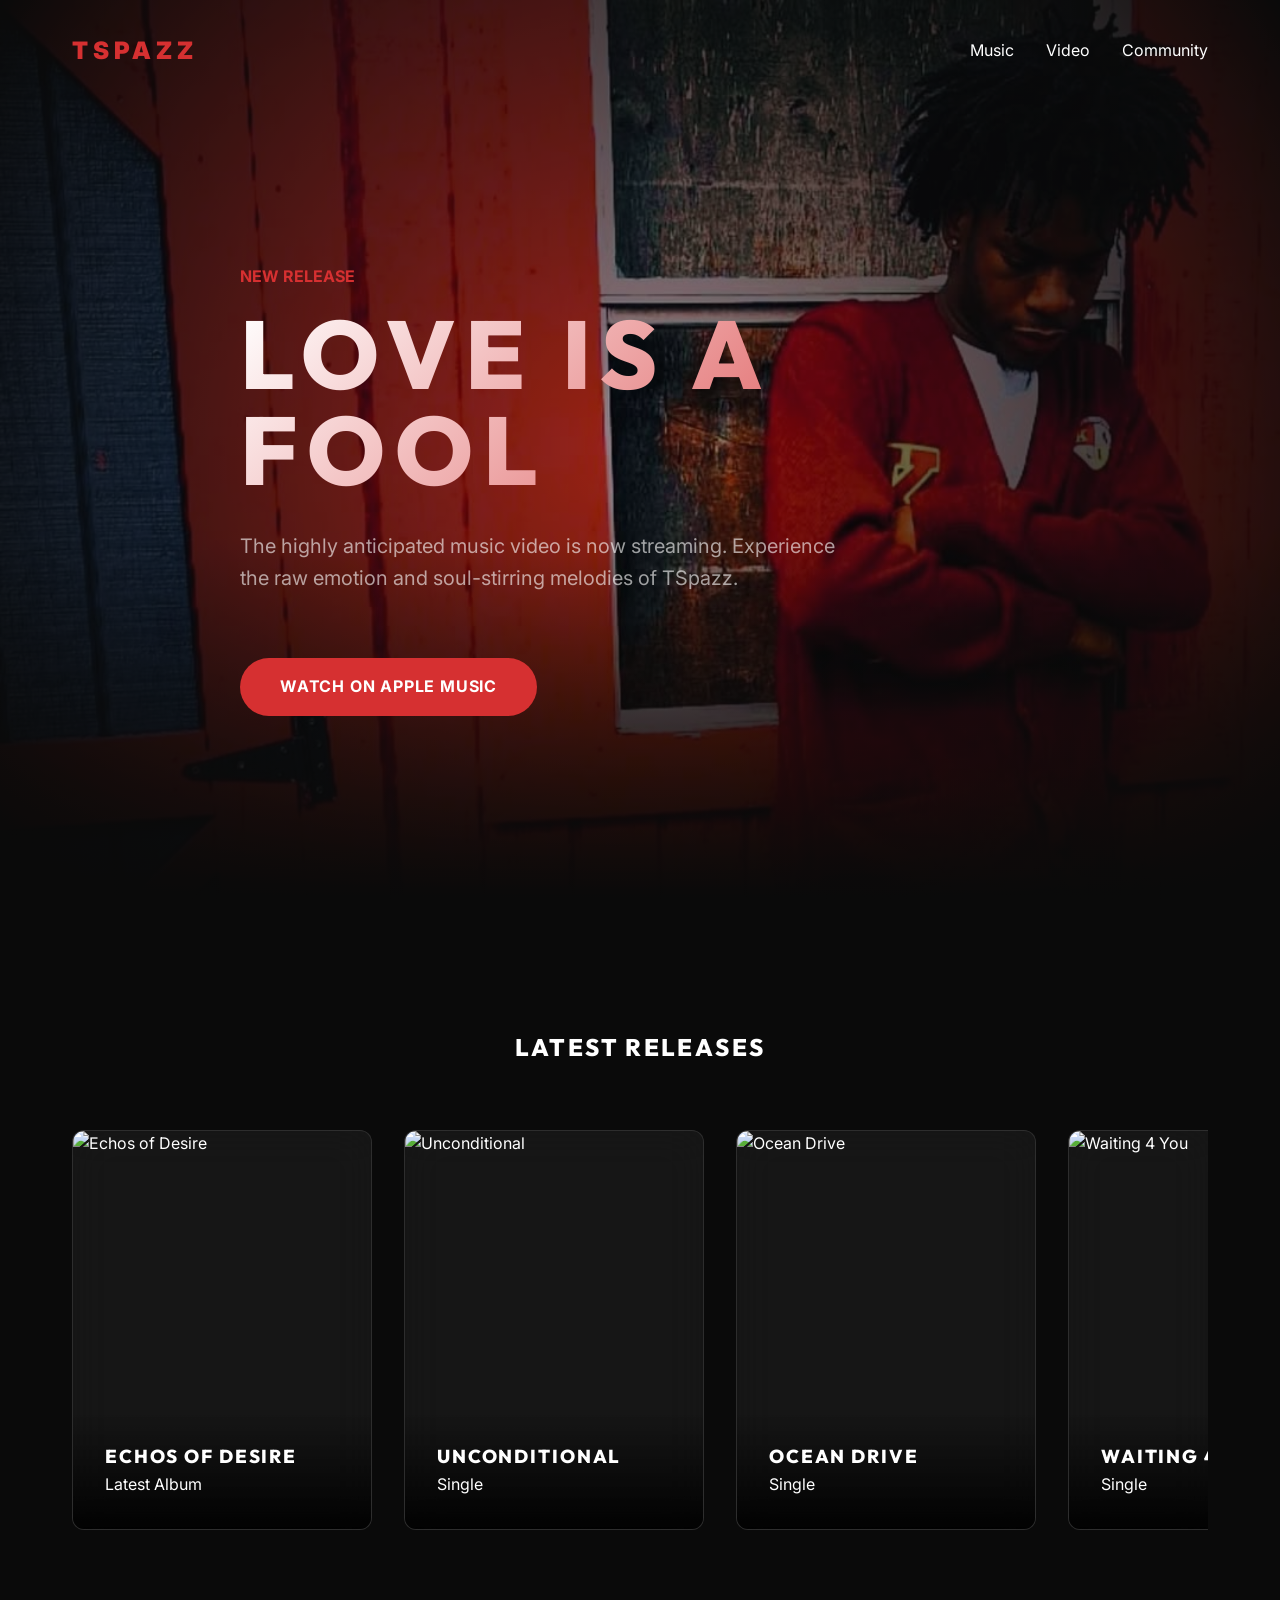
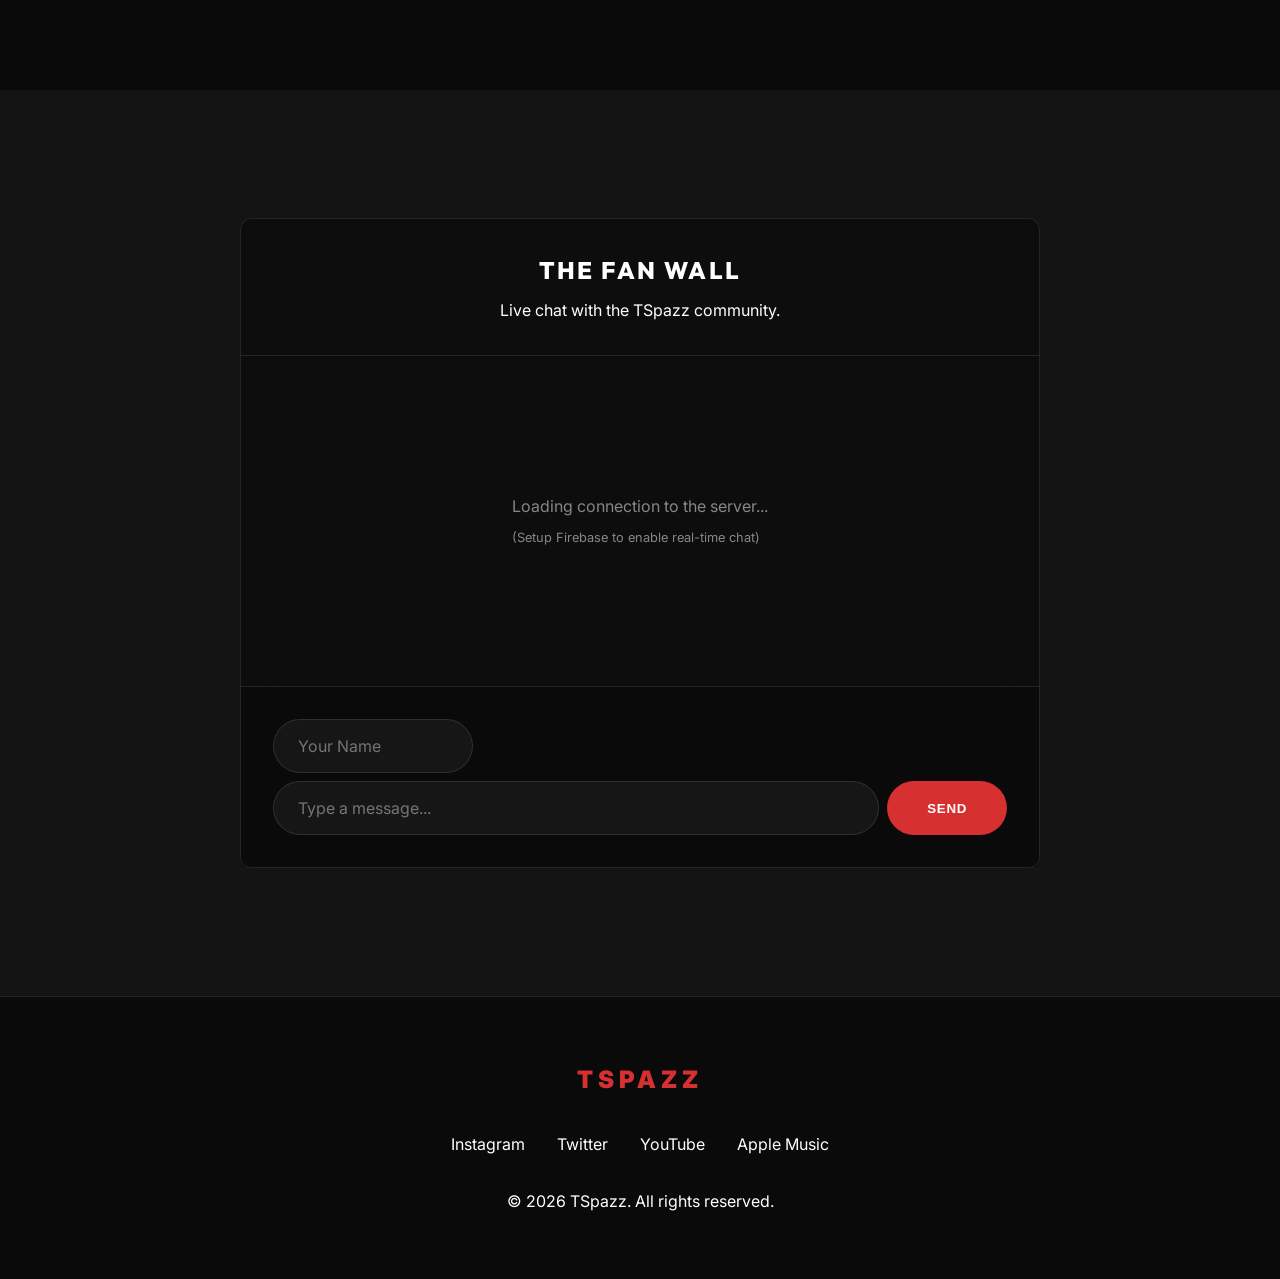
==== index.html @ a277c58a "Initial commit of TSpazz Landing Page" ====
<!DOCTYPE html>
<html lang="en">
<head>
    <meta charset="UTF-8">
    <meta name="viewport" content="width=device-width, initial-scale=1.0">
    <title>TSPAZZ | Official Site</title>
    <!-- Fonts -->
    <link rel="preconnect" href="https://fonts.googleapis.com">
    <link rel="preconnect" href="https://fonts.gstatic.com" crossorigin>
    <link href="https://fonts.googleapis.com/css2?family=Inter:wght@400;700&family=Outfit:wght@800;900&display=swap" rel="stylesheet">
    <link rel="stylesheet" href="style.css">
</head>
<body>

    <nav id="navbar">
        <div class="container">
            <a href="#" class="logo">TSPAZZ</a>
            <ul class="nav-links">
                <li><a href="#music">Music</a></li>
                <li><a href="#video">Video</a></li>
                <li><a href="#engagement">Community</a></li>
            </ul>
        </div>
    </nav>

    <header class="hero">
        <div class="hero-video-bg">
            <img src="TSpazz Photos/SnapInsta.to_642352880_17924818464249789_8097992966846499103_n.jpg" alt="TSpazz Hero">
        </div>
        <div class="container">
            <div class="hero-content" data-reveal>
                <div class="label" style="color: var(--primary); font-weight: 700; margin-bottom: 1rem;">NEW RELEASE</div>
                <h1 class="text-gradient">LOVE IS A FOOL</h1>
                <p>The highly anticipated music video is now streaming. Experience the raw emotion and soul-stirring melodies of TSpazz.</p>
                <div class="hero-meta">
                    <a href="https://music.apple.com/us/music-video/love-is-a-fool/1884509635" target="_blank" class="btn">Watch on Apple Music</a>
                </div>
            </div>
        </div>
    </header>

    <section id="music" class="music">
        <div class="container">
            <div class="section-head" data-reveal>
                <h2>Latest Releases</h2>
            </div>
            <div class="music-grid">
                <!-- Echos of Desire -->
                <div class="music-card glass" data-reveal>
                    <a href="https://music.apple.com/us/album/echos-of-desire/1853576246" target="_blank">
                        <img src="https://is1-ssl.mzstatic.com/image/thumb/Music211/v4/c1/ec/a6/c1eca6e7-96c6-da04-9076-4f0259efa310/artwork.jpg/600x600bb.jpg" alt="Echos of Desire">
                        <div class="music-card-info">
                            <h3>Echos of Desire</h3>
                            <p>Latest Album</p>
                        </div>
                    </a>
                </div>
                
                <!-- Unconditional -->
                <div class="music-card glass" data-reveal>
                    <a href="https://music.apple.com/us/album/unconditional-single/1881925817" target="_blank">
                        <img src="https://is1-ssl.mzstatic.com/image/thumb/Music211/v4/8a/6a/d9/8a6ad938-fc65-b428-8bf9-bdc37c3d1359/artwork.jpg/600x600bb.jpg" alt="Unconditional">
                        <div class="music-card-info">
                            <h3>Unconditional</h3>
                            <p>Single</p>
                        </div>
                    </a>
                </div>

                <!-- Ocean Drive -->
                <div class="music-card glass" data-reveal>
                    <a href="https://music.apple.com/us/album/ocean-drive-single/1756800848" target="_blank">
                        <img src="https://is1-ssl.mzstatic.com/image/thumb/Music221/v4/0c/21/86/0c2186e3-89b5-abf1-3dab-8921829e08b5/artwork.jpg/600x600bb.jpg" alt="Ocean Drive">
                        <div class="music-card-info">
                            <h3>Ocean Drive</h3>
                            <p>Single</p>
                        </div>
                    </a>
                </div>

                <!-- Waiting 4 You -->
                <div class="music-card glass" data-reveal>
                    <a href="https://music.apple.com/us/album/waiting-4-you-single/1881126308" target="_blank">
                        <img src="https://is1-ssl.mzstatic.com/image/thumb/Music221/v4/ce/6b/d7/ce6bd77a-2ccb-b761-b69c-7f81177e5280/artwork.jpg/600x600bb.jpg" alt="Waiting 4 You">
                        <div class="music-card-info">
                            <h3>Waiting 4 You</h3>
                            <p>Single</p>
                        </div>
                    </a>
                </div>

                <!-- Need That -->
                <div class="music-card glass" data-reveal>
                    <a href="https://music.apple.com/us/artist/tspazz/1848695649" target="_blank">
                        <img src="https://images.unsplash.com/photo-1554224155-8d04cb21cd6c?ixlib=rb-1.2.1&auto=format&fit=crop&w=600&q=80" alt="Need That">
                        <div class="music-card-info">
                            <h3>Need That</h3>
                            <p>Single (feat. HEMAN)</p>
                        </div>
                    </a>
                </div>

                <!-- Risky -->
                <div class="music-card glass" data-reveal>
                    <a href="https://music.apple.com/us/album/risky-single/1868548499" target="_blank">
                        <img src="https://is1-ssl.mzstatic.com/image/thumb/Music221/v4/ed/74/db/ed74db42-7fe7-f9f3-bee0-ed540b9508c2/artwork.jpg/600x600bb.jpg" alt="Risky">
                        <div class="music-card-info">
                            <h3>Risky</h3>
                            <p>Single</p>
                        </div>
                    </a>
                </div>
                
                <!-- State of Mind -->
                <div class="music-card glass" data-reveal>
                    <a href="https://music.apple.com/us/album/state-of-mind-feat-kiimk-single/1868245693" target="_blank">
                        <img src="https://is1-ssl.mzstatic.com/image/thumb/Music221/v4/cd/ff/bb/cdffbbee-c312-6324-a7b6-0f1b996dcdc6/artwork.jpg/600x600bb.jpg" alt="State of Mind">
                        <div class="music-card-info">
                            <h3>State of Mind</h3>
                            <p>Single (feat. KiimK)</p>
                        </div>
                    </a>
                </div>
            </div>
        </div>
    </section>

    <section id="engagement" class="engage">
        <div class="container">
            <div class="chat-container glass" data-reveal>
                <div class="chat-header">
                    <h2>The Fan Wall</h2>
                    <p>Live chat with the TSpazz community.</p>
                </div>
                <div class="chat-messages" id="chat-messages">
                    <div class="chat-message" style="margin: auto; background: transparent; border: none; opacity: 0.5;">
                        <p>Loading connection to the server...</p>
                        <p style="font-size: 0.8rem; margin-top: 0.5rem;">(Setup Firebase to enable real-time chat)</p>
                    </div>
                </div>
                <form class="chat-form" id="chat-form">
                    <input type="text" id="chat-name" placeholder="Your Name" required maxlength="20">
                    <div class="chat-input-row">
                        <input type="text" id="chat-input" placeholder="Type a message..." required autocomplete="off">
                        <button type="submit" class="btn">Send</button>
                    </div>
                </form>
            </div>
        </div>
    </section>

    <footer>
        <div class="container">
            <div class="logo" style="margin-bottom: 2rem;">TSPAZZ</div>
            <div class="social-links">
                <a href="https://www.instagram.com/theofficialtspazz/" target="_blank">Instagram</a>
                <a href="#">Twitter</a>
                <a href="#">YouTube</a>
                <a href="https://music.apple.com/us/artist/tspazz/1848695649" target="_blank">Apple Music</a>
            </div>
            <p>&copy; 2026 TSpazz. All rights reserved.</p>
        </div>
    </footer>

    <!-- Firebase SDK (Modular) -->
    <script type="module" src="firebase-chat.js"></script>
    <script src="main.js"></script>
</body>
</html>
---- style.css ----
:root {
    /* Colors - Derived from TSpazz aesthetics */
    --primary: #D63031; /* Shed Red */
    --secondary: #8B1A1A; /* Darker Red/Burgundy */
    --bg-dark: #0A0A0A; /* Premium Black */
    --bg-soft: #141414; /* Slightly lighter black */
    --text-main: #FFFFFF;
    --text-dim: rgba(255, 255, 255, 0.6);
    --glass: rgba(255, 255, 255, 0.05);
    --glass-border: rgba(255, 255, 255, 0.1);
    
    /* Typography */
    --font-main: 'Inter', system-ui, -apple-system, sans-serif;
    --font-display: 'Outfit', 'Inter', sans-serif;
    
    /* Spacing */
    --spacing-xs: 0.5rem;
    --spacing-sm: 1rem;
    --spacing-md: 2rem;
    --spacing-lg: 4rem;
    --spacing-xl: 8rem;
    
    --transition: all 0.4s cubic-bezier(0.16, 1, 0.3, 1);
}

* {
    margin: 0;
    padding: 0;
    box-sizing: border-box;
}

body {
    background-color: var(--bg-dark);
    color: var(--text-main);
    font-family: var(--font-main);
    line-height: 1.6;
    overflow-x: hidden;
    -webkit-font-smoothing: antialiased;
}

h1, h2, h3 {
    font-family: var(--font-display);
    text-transform: uppercase;
    letter-spacing: 0.1em;
    font-weight: 800;
}

a {
    text-decoration: none;
    color: inherit;
    transition: var(--transition);
}

ul {
    list-style: none;
}

img {
    max-width: 100%;
    display: block;
}

/* Utilities */
.container {
    max-width: 1200px;
    margin: 0 auto;
    padding: 0 var(--spacing-md);
}

.glass {
    background: var(--glass);
    backdrop-filter: blur(20px);
    -webkit-backdrop-filter: blur(20px);
    border: 1px solid var(--glass-border);
    border-radius: 12px;
}

.text-gradient {
    background: linear-gradient(135deg, #FFF 0%, var(--primary) 100%);
    -webkit-background-clip: text;
    background-clip: text;
    -webkit-text-fill-color: transparent;
}

.btn {
    display: inline-block;
    padding: 1rem 2.5rem;
    background: var(--primary);
    color: white;
    border-radius: 100px;
    font-weight: 700;
    text-transform: uppercase;
    letter-spacing: 0.05em;
    border: none;
    cursor: pointer;
    transition: var(--transition);
    position: relative;
    overflow: hidden;
}

.btn:hover {
    transform: translateY(-2px);
    box-shadow: 0 10px 30px rgba(214, 48, 49, 0.4);
    background: #e14a4a;
}

/* Navbar */
nav {
    position: fixed;
    top: 0;
    left: 0;
    width: 100%;
    z-index: 1000;
    padding: var(--spacing-md) 0;
    transition: var(--transition);
}

nav.scrolled {
    padding: var(--spacing-sm) 0;
    background: rgba(10, 10, 10, 0.8);
    backdrop-filter: blur(10px);
}

nav .container {
    display: flex;
    justify-content: space-between;
    align-items: center;
}

.logo {
    font-size: 1.5rem;
    font-weight: 900;
    letter-spacing: 0.2em;
    color: var(--primary);
}

.nav-links {
    display: flex;
    gap: var(--spacing-md);
}

.nav-links a:hover {
    color: var(--primary);
}

/* Hero Section */
.hero {
    height: 100vh;
    display: flex;
    align-items: center;
    position: relative;
    padding-top: 80px;
}

.hero-video-bg {
    position: absolute;
    top: 0;
    left: 0;
    width: 100%;
    height: 100%;
    opacity: 0.6; /* Increased slightly for better face visibility */
    z-index: -1;
    overflow: hidden;
}

.hero-video-bg img {
    width: 100%;
    height: 100%;
    object-fit: cover;
    object-position: center top; /* Focus on the face */
}

.hero-video-bg::after {
    content: '';
    position: absolute;
    top: 0;
    left: 0;
    width: 100%;
    height: 100%;
    background: radial-gradient(circle at center, transparent 0%, var(--bg-dark) 100%),
                linear-gradient(to bottom, transparent 60%, var(--bg-dark) 100%);
}

.hero-content {
    max-width: 800px;
}

.hero h1 {
    font-size: clamp(3rem, 10vw, 6rem);
    line-height: 1;
    margin-bottom: var(--spacing-md);
}

.hero p {
    font-size: 1.25rem;
    color: var(--text-dim);
    margin-bottom: var(--spacing-lg);
    max-width: 600px;
}

.hero-meta {
    display: flex;
    align-items: center;
    gap: var(--spacing-md);
}

/* Music Section */
.music {
    padding: var(--spacing-xl) 0;
}

.section-head {
    margin-bottom: var(--spacing-lg);
    text-align: center;
}

.music-grid {
    display: flex;
    overflow-x: auto;
    gap: var(--spacing-md);
    padding-bottom: var(--spacing-md);
    scroll-snap-type: x mandatory;
    scrollbar-width: thin;
    scrollbar-color: var(--primary) rgba(255,255,255,0.05);
}

.music-grid::-webkit-scrollbar {
    height: 8px;
}

.music-grid::-webkit-scrollbar-track {
    background: rgba(255,255,255,0.05);
    border-radius: 10px;
}

.music-grid::-webkit-scrollbar-thumb {
    background: var(--primary);
    border-radius: 10px;
}

.music-card {
    position: relative;
    border-radius: 12px;
    overflow: hidden;
    height: 400px;
    flex: 0 0 300px;
    scroll-snap-align: start;
}

.music-card img {
    width: 100%;
    height: 100%;
    object-fit: cover;
    object-position: top center;
    transition: var(--transition);
}

.music-card:hover img {
    transform: scale(1.05);
}

.music-card-info {
    position: absolute;
    bottom: 0;
    left: 0;
    width: 100%;
    padding: var(--spacing-md);
    background: linear-gradient(transparent, rgba(0,0,0,0.9));
}

/* Engagement Section */
.engage {
    padding: var(--spacing-xl) 0;
    background: var(--bg-soft);
}

/* Fan Wall / Chat Section */
.chat-container {
    max-width: 800px;
    margin: 0 auto;
    display: flex;
    flex-direction: column;
    height: 650px;
    background: rgba(10, 10, 10, 0.7);
}

.chat-header {
    padding: var(--spacing-md);
    border-bottom: 1px solid var(--glass-border);
    text-align: center;
}

.chat-header h2 {
    margin-bottom: 0.5rem;
}

.chat-messages {
    flex: 1;
    padding: var(--spacing-md);
    overflow-y: auto;
    display: flex;
    flex-direction: column;
    gap: var(--spacing-sm);
    scroll-behavior: smooth;
}

.chat-message {
    background: rgba(255, 255, 255, 0.05);
    padding: 1rem 1.25rem;
    border-radius: 12px;
    border: 1px solid var(--glass-border);
    width: fit-content;
    max-width: 85%;
    animation: fadeIn 0.3s ease-out;
}

@keyframes fadeIn {
    from { opacity: 0; transform: translateY(10px); }
    to { opacity: 1; transform: translateY(0); }
}

.chat-message-name {
    font-size: 0.85rem;
    color: var(--primary);
    font-weight: bold;
    margin-bottom: 0.3rem;
    letter-spacing: 0.05em;
    text-transform: uppercase;
}

.chat-form {
    padding: var(--spacing-md);
    border-top: 1px solid var(--glass-border);
    display: flex;
    flex-direction: column;
    gap: var(--spacing-xs);
    background: rgba(0,0,0,0.2);
}

.chat-input-row {
    display: flex;
    gap: var(--spacing-xs);
}

.chat-form input {
    padding: 1rem 1.5rem;
    background: rgba(255,255,255,0.05);
    border: 1px solid var(--glass-border);
    border-radius: 100px;
    color: white;
    outline: none;
    font-family: inherit;
    font-size: 1rem;
    transition: border-color 0.2s;
}

.chat-form input:focus {
    border-color: var(--primary);
}

#chat-name {
    width: 200px;
}

#chat-input {
    flex: 1;
}

/* Footer */
footer {
    padding: var(--spacing-lg) 0;
    text-align: center;
    border-top: 1px solid var(--glass-border);
}

.social-links {
    display: flex;
    justify-content: center;
    gap: var(--spacing-md);
    margin-bottom: var(--spacing-md);
}

/* Animations */
[data-reveal] {
    opacity: 0;
    transform: translateY(30px);
    transition: var(--transition);
}

[data-reveal].active {
    opacity: 1;
    transform: translateY(0);
}

/* Mobile Adjustments */
@media (max-width: 768px) {
    .nav-links {
        display: none;
    }
    .chat-input-row {
        flex-direction: column;
    }
    .chat-input-row .btn, #chat-name {
        width: 100%;
    }
}
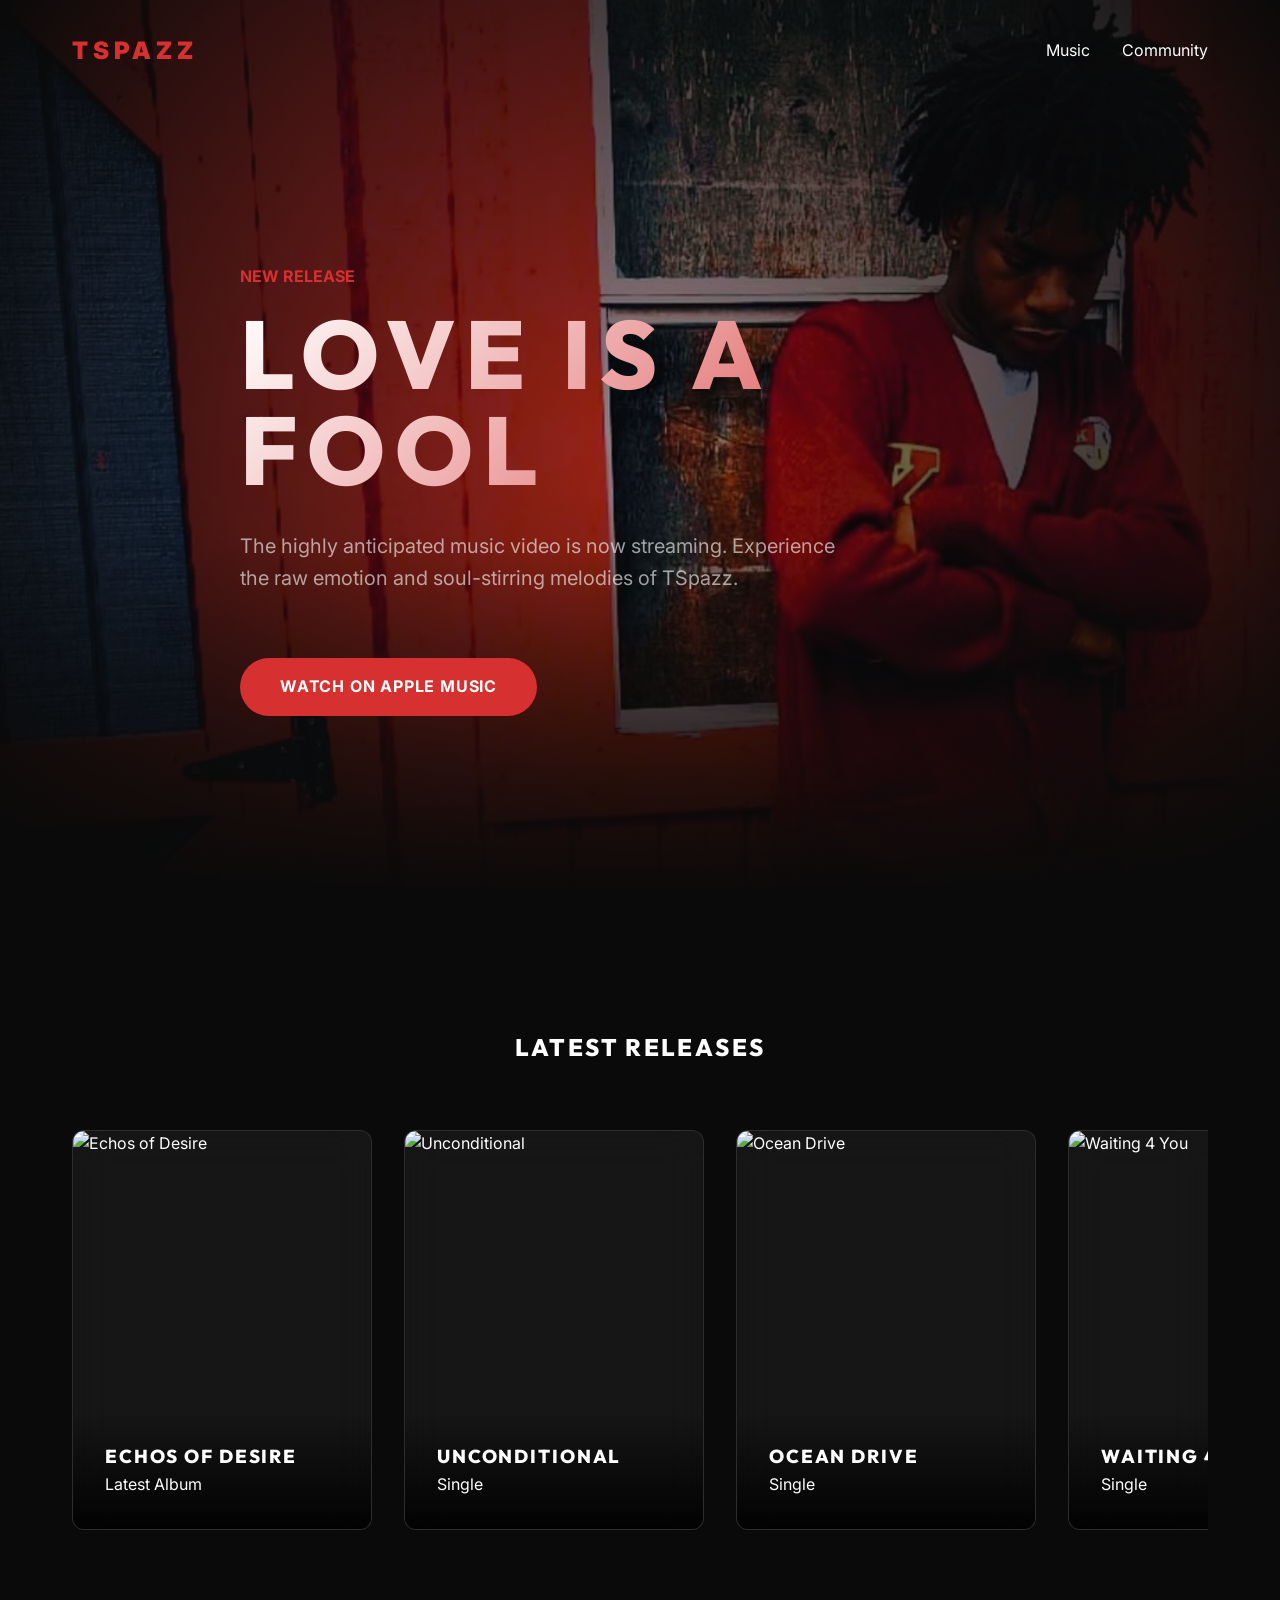
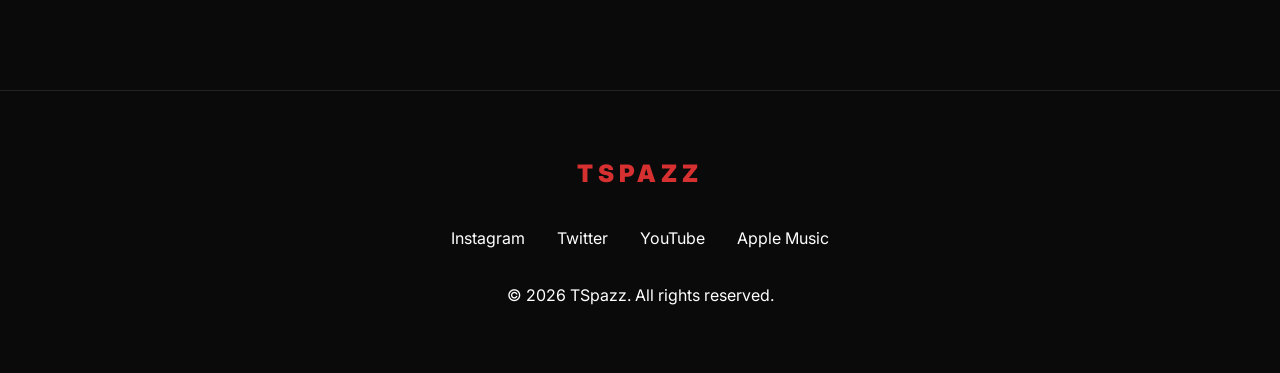
==== commit 74dbce0b: "Move Fan Wall to community page and configure Firebase" ====
--- a/index.html
+++ b/index.html
@@ -16,9 +16,8 @@
         <div class="container">
             <a href="#" class="logo">TSPAZZ</a>
             <ul class="nav-links">
-                <li><a href="#music">Music</a></li>
-                <li><a href="#video">Video</a></li>
-                <li><a href="#engagement">Community</a></li>
+                <li><a href="index.html#music">Music</a></li>
+                <li><a href="community.html">Community</a></li>
             </ul>
         </div>
     </nav>
@@ -125,30 +124,6 @@
         </div>
     </section>
 
-    <section id="engagement" class="engage">
-        <div class="container">
-            <div class="chat-container glass" data-reveal>
-                <div class="chat-header">
-                    <h2>The Fan Wall</h2>
-                    <p>Live chat with the TSpazz community.</p>
-                </div>
-                <div class="chat-messages" id="chat-messages">
-                    <div class="chat-message" style="margin: auto; background: transparent; border: none; opacity: 0.5;">
-                        <p>Loading connection to the server...</p>
-                        <p style="font-size: 0.8rem; margin-top: 0.5rem;">(Setup Firebase to enable real-time chat)</p>
-                    </div>
-                </div>
-                <form class="chat-form" id="chat-form">
-                    <input type="text" id="chat-name" placeholder="Your Name" required maxlength="20">
-                    <div class="chat-input-row">
-                        <input type="text" id="chat-input" placeholder="Type a message..." required autocomplete="off">
-                        <button type="submit" class="btn">Send</button>
-                    </div>
-                </form>
-            </div>
-        </div>
-    </section>
-
     <footer>
         <div class="container">
             <div class="logo" style="margin-bottom: 2rem;">TSPAZZ</div>
@@ -162,8 +137,6 @@
         </div>
     </footer>
 
-    <!-- Firebase SDK (Modular) -->
-    <script type="module" src="firebase-chat.js"></script>
     <script src="main.js"></script>
 </body>
 </html>
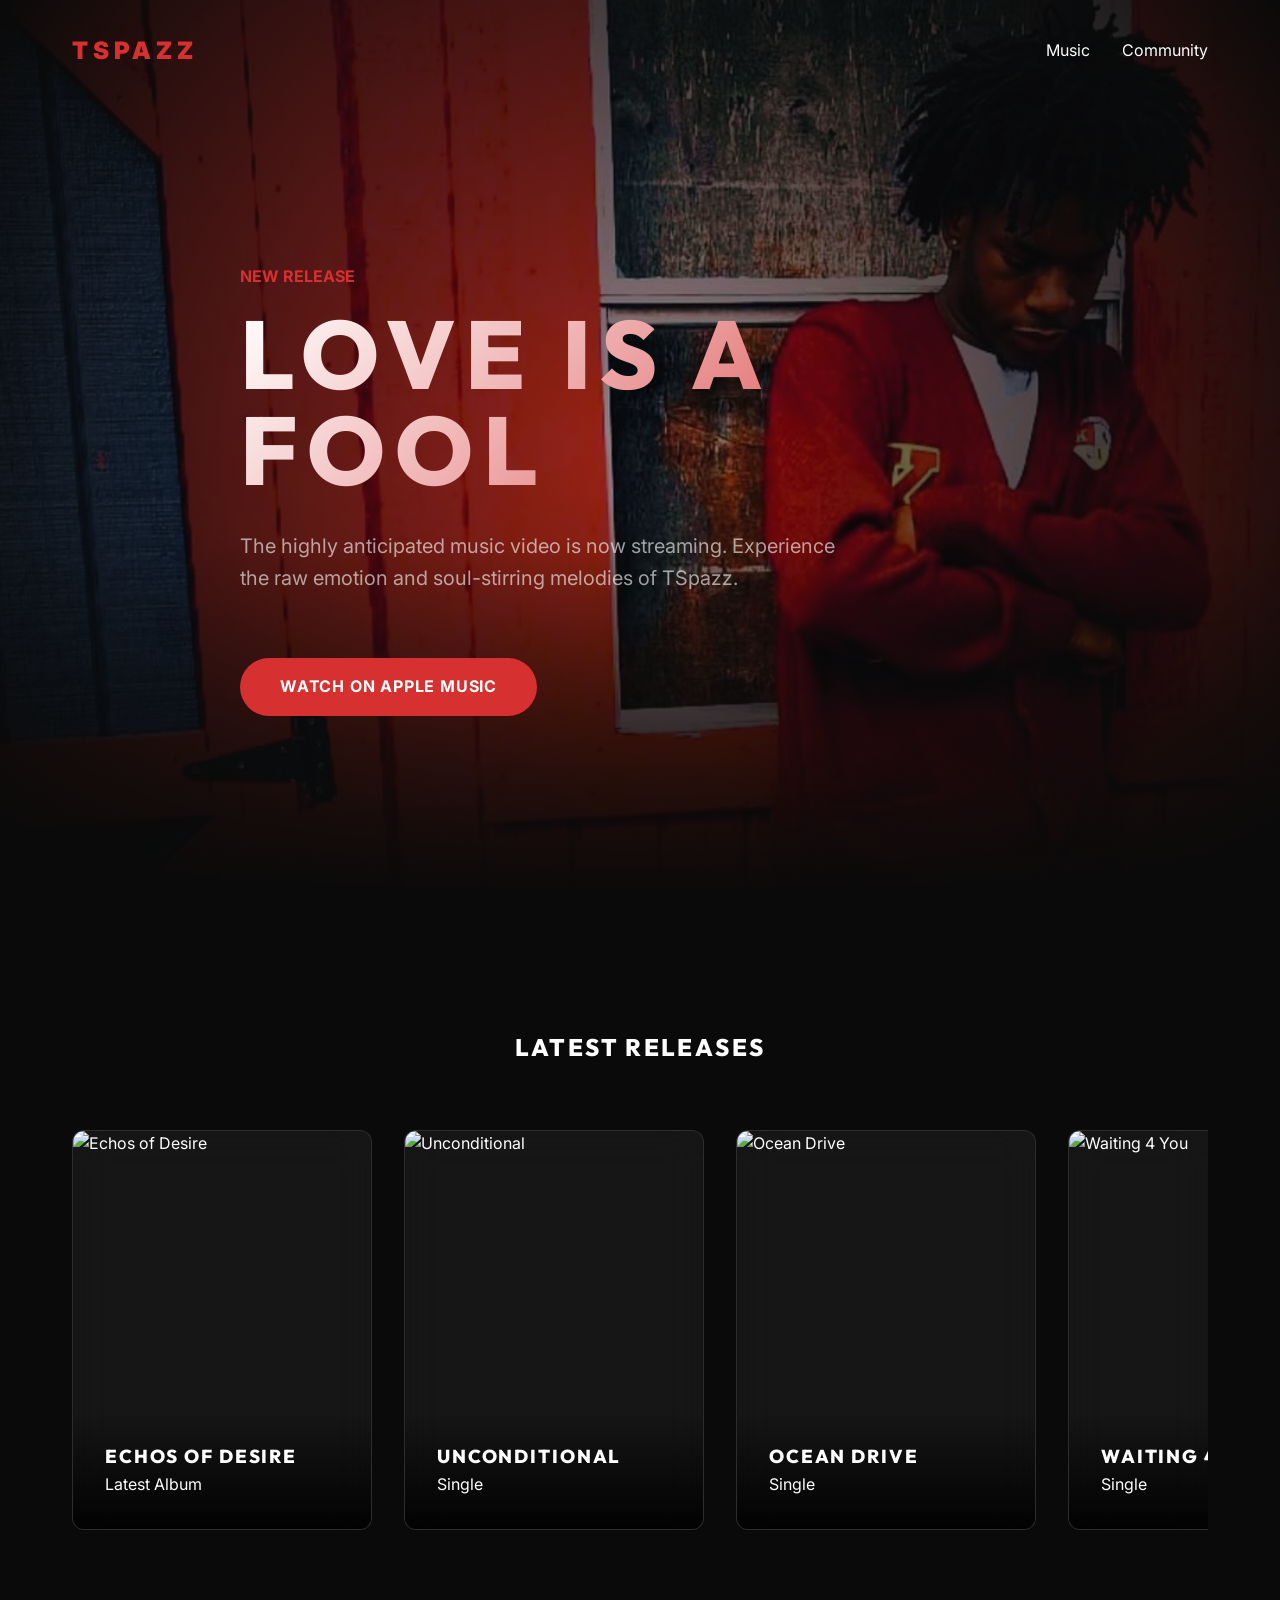
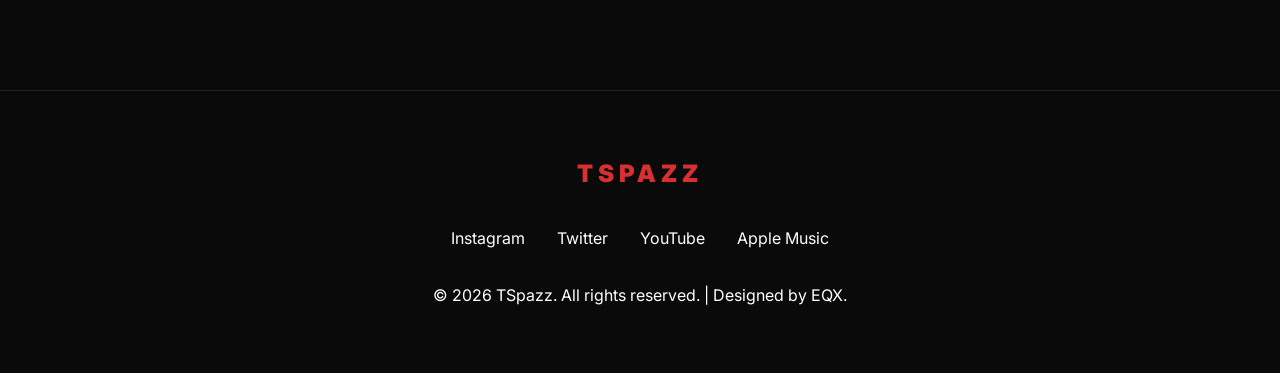
==== commit b93b3df9: "Add Designed by EQX to footer on all pages" ====
--- a/index.html
+++ b/index.html
@@ -133,7 +133,7 @@
                 <a href="#">YouTube</a>
                 <a href="https://music.apple.com/us/artist/tspazz/1848695649" target="_blank">Apple Music</a>
             </div>
-            <p>&copy; 2026 TSpazz. All rights reserved.</p>
+            <p>&copy; 2026 TSpazz. All rights reserved. | Designed by EQX.</p>
         </div>
     </footer>
 
--- a/style.css
+++ b/style.css
@@ -395,7 +395,9 @@
 /* Mobile Adjustments */
 @media (max-width: 768px) {
     .nav-links {
-        display: none;
+        display: flex;
+        gap: var(--spacing-sm);
+        font-size: 0.9rem;
     }
     .chat-input-row {
         flex-direction: column;
@@ -403,4 +405,11 @@
     .chat-input-row .btn, #chat-name {
         width: 100%;
     }
-}
+    .social-links {
+        flex-wrap: wrap;
+        gap: var(--spacing-sm);
+    }
+    .music-card {
+        flex: 0 0 260px; /* slightly smaller cards on mobile */
+    }
+}
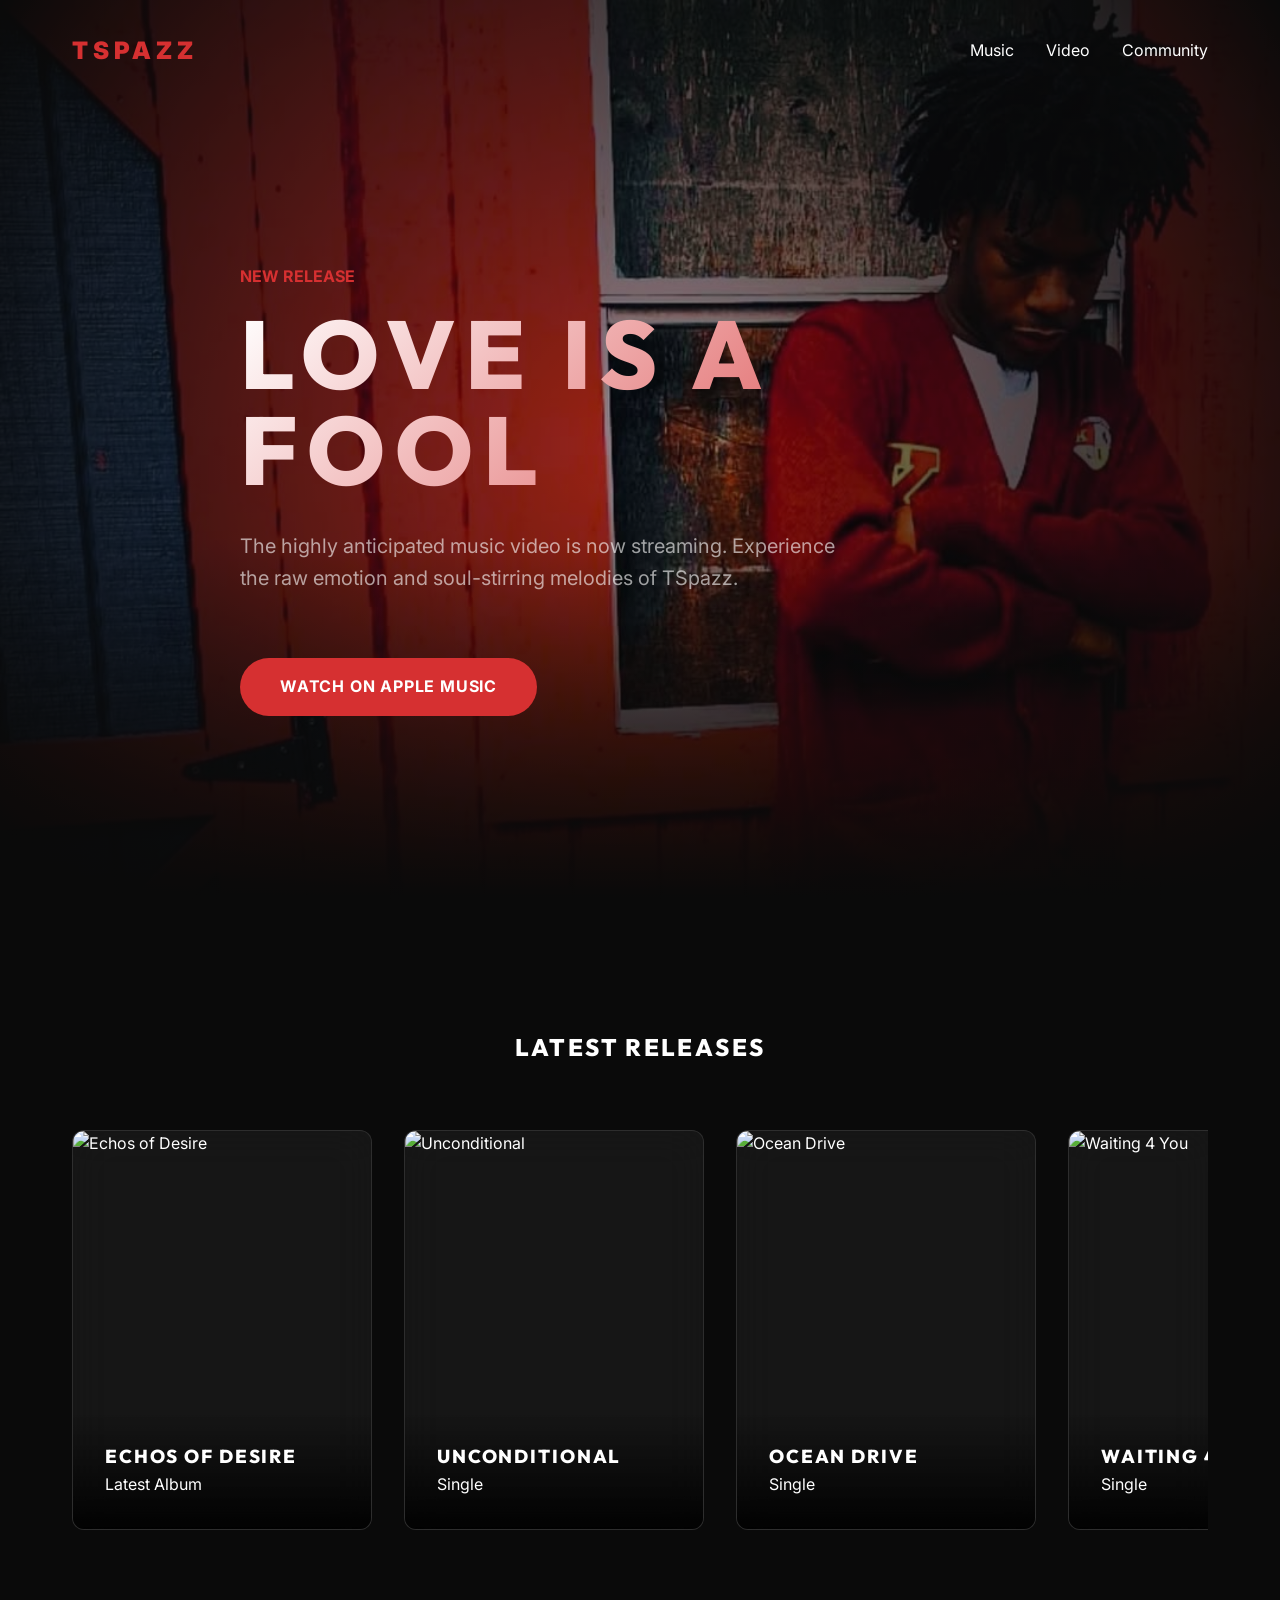
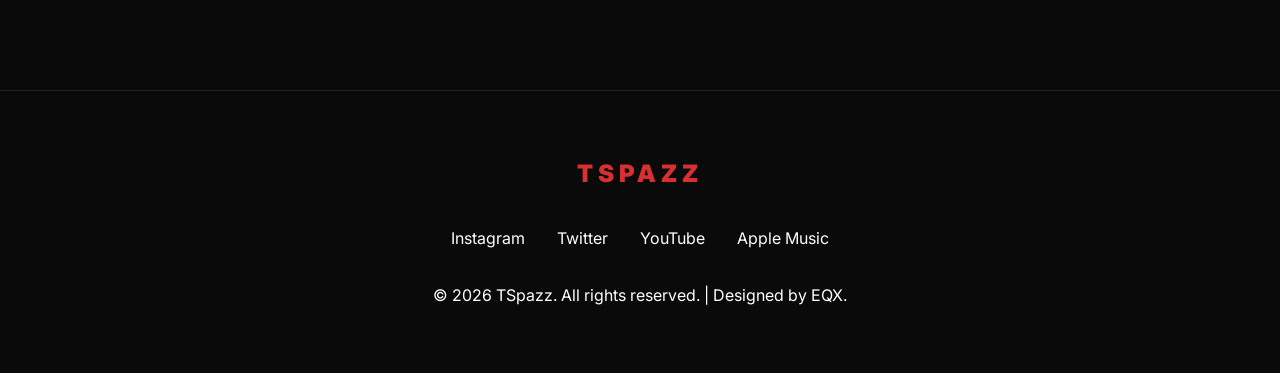
==== commit 39ef698d: "Add video page with theater mode trailer" ====
--- a/index.html
+++ b/index.html
@@ -17,6 +17,7 @@
             <a href="#" class="logo">TSPAZZ</a>
             <ul class="nav-links">
                 <li><a href="index.html#music">Music</a></li>
+                <li><a href="video.html">Video</a></li>
                 <li><a href="community.html">Community</a></li>
             </ul>
         </div>
--- a/style.css
+++ b/style.css
@@ -405,6 +405,49 @@
     .chat-input-row .btn, #chat-name {
         width: 100%;
     }
+
+/* Theater Mode for Video Page */
+.theater {
+    padding-top: var(--spacing-sm);
+    padding-bottom: var(--spacing-xl);
+    min-height: calc(100vh - 120px);
+    display: flex;
+    flex-direction: column;
+    align-items: center;
+    background: radial-gradient(circle at center, var(--bg-soft) 0%, var(--bg-dark) 100%);
+}
+
+.theater-header {
+    text-align: center;
+    margin-bottom: var(--spacing-md);
+}
+
+.video-container {
+    display: flex;
+    justify-content: center;
+    width: 100%;
+}
+
+.video-wrapper {
+    width: 100%;
+    max-width: 1000px; /* Big theater size */
+    aspect-ratio: 16 / 9;
+    border-radius: 12px;
+    overflow: hidden;
+    box-shadow: 0 20px 50px rgba(0,0,0,0.8);
+    position: relative;
+    padding: 0;
+}
+
+.video-wrapper iframe {
+    position: absolute;
+    top: 0;
+    left: 0;
+    width: 100%;
+    height: 100%;
+    border: none;
+    border-radius: 12px;
+}
     .social-links {
         flex-wrap: wrap;
         gap: var(--spacing-sm);
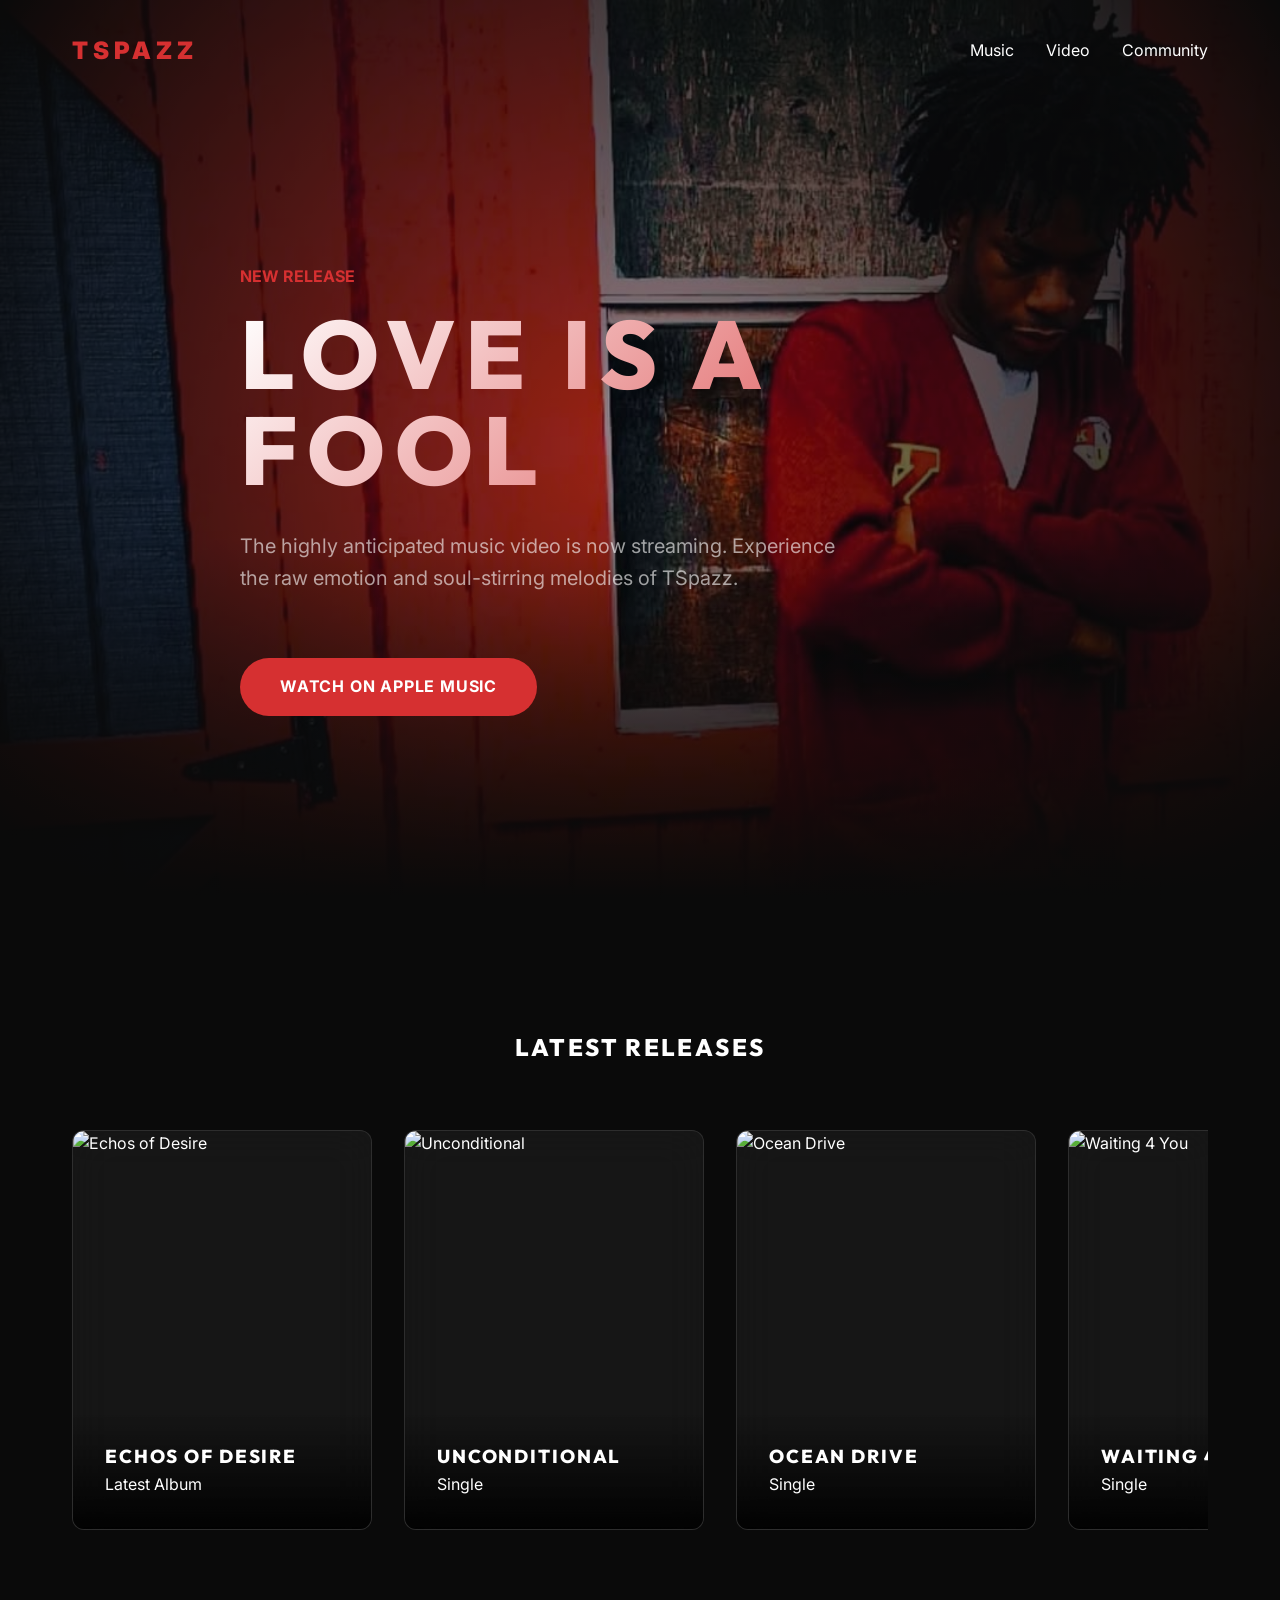
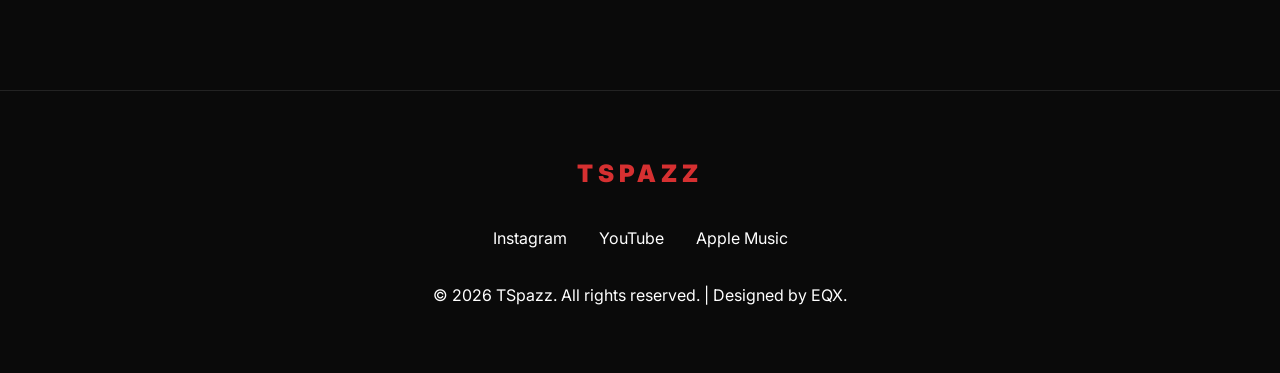
==== commit 78fdceb7: "Update social links: Add YouTube and remove Twitter from footer" ====
--- a/index.html
+++ b/index.html
@@ -130,8 +130,7 @@
             <div class="logo" style="margin-bottom: 2rem;">TSPAZZ</div>
             <div class="social-links">
                 <a href="https://www.instagram.com/theofficialtspazz/" target="_blank">Instagram</a>
-                <a href="#">Twitter</a>
-                <a href="#">YouTube</a>
+                <a href="https://youtube.com/@theofficialtspazz?si=AUqrO7vL8q3sMleC" target="_blank">YouTube</a>
                 <a href="https://music.apple.com/us/artist/tspazz/1848695649" target="_blank">Apple Music</a>
             </div>
             <p>&copy; 2026 TSpazz. All rights reserved. | Designed by EQX.</p>
